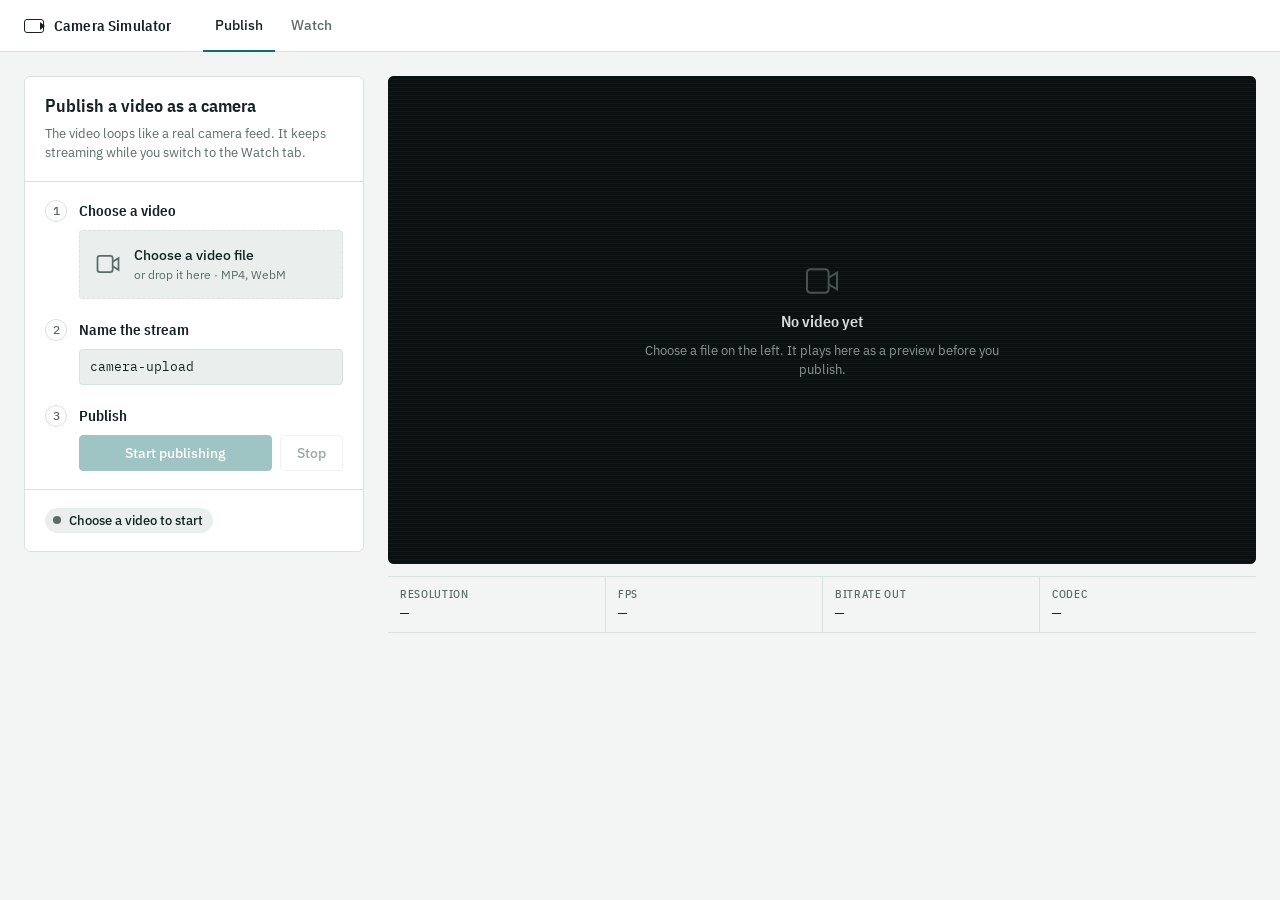
==== mediamtx/index.html @ 97a7ebd6 "feat: camera simulator" ====
<!doctype html>
<html lang="en">
<head>
<meta charset="utf-8">
<meta name="viewport" content="width=device-width, initial-scale=1">
<title>Camera Simulator</title>
<link rel="preconnect" href="https://fonts.googleapis.com">
<link rel="preconnect" href="https://fonts.gstatic.com" crossorigin>
<link rel="stylesheet" href="https://fonts.googleapis.com/css2?family=IBM+Plex+Mono:wght@400;500&family=IBM+Plex+Sans+Condensed:wght@500;600&family=IBM+Plex+Sans:wght@400;500;600&display=swap">
<link rel="stylesheet" href="style.css">
</head>
<body>
<header class="top">
  <div class="brand"><span class="brand-mark" aria-hidden="true"></span><span class="brand-name">Camera Simulator</span></div>
  <nav class="tabs">
    <a href="#/publish" id="tabPublish">Publish</a>
    <a href="#/view" id="tabView">Watch</a>
  </nav>
</header>

<!-- ============ Publish ============ -->
<main class="layout" id="publishPage">
  <aside class="panel">
    <div class="panel-head">
      <h1>Publish a video as a camera</h1>
      <p>The video loops like a real camera feed. It keeps streaming while you switch to the Watch tab.</p>
    </div>

    <div class="panel-body steps">
      <div class="step" id="step1">
        <div class="step-no">1</div>
        <div>
          <span class="step-title">Choose a video</span>
          <label class="drop" id="drop">
            <input id="file" type="file" accept="video/*" class="visually-hidden">
            <svg width="28" height="28" viewBox="0 0 24 24" fill="none" stroke="currentColor" stroke-width="1.5" aria-hidden="true"><rect x="3" y="5" width="13" height="14" rx="2"/><path d="M16 10l5-3v10l-5-3"/></svg>
            <div>
              <strong id="dropTitle">Choose a video file</strong>
              <span id="dropSub">or drop it here · MP4, WebM</span>
            </div>
          </label>
        </div>
      </div>

      <div class="step" id="step2">
        <div class="step-no">2</div>
        <div>
          <label class="step-title" for="pPath">Name the stream</label>
          <input id="pPath" type="text" value="camera-upload" placeholder="e.g. camera-01" spellcheck="false" autocomplete="off">
        </div>
      </div>

      <div class="step" id="step3">
        <div class="step-no">3</div>
        <div>
          <span class="step-title">Publish</span>
          <div class="actions">
            <button id="go" class="primary" disabled>Start publishing</button>
            <button id="stop" disabled>Stop</button>
          </div>
        </div>
      </div>
    </div>

    <div class="panel-foot">
      <div class="status" id="pStatus" aria-live="polite">Choose a video to start</div>
      <dl class="kv" id="pUrls" hidden>
        <dt class="label">RTSP for backend, VLC</dt>
        <dd><code id="pRtsp"></code><button class="small" data-copy="pRtsp">Copy</button></dd>
      </dl>
    </div>
  </aside>

  <section class="viewer">
    <div class="stage">
      <video id="pVideo" muted loop playsinline></video>
      <div class="hud"><span id="pHudPath">camera-upload</span><span class="live" id="pHudLive" hidden>LIVE</span></div>
      <div class="empty" id="pEmpty">
        <svg width="40" height="40" viewBox="0 0 24 24" fill="none" stroke="currentColor" stroke-width="1.2" aria-hidden="true"><rect x="3" y="5" width="13" height="14" rx="2"/><path d="M16 10l5-3v10l-5-3"/></svg>
        <strong>No video yet</strong>
        <p>Choose a file on the left. It plays here as a preview before you publish.</p>
      </div>
    </div>
    <dl class="stats" id="pStats">
      <div><dt>Resolution</dt><dd data-k="res">—</dd></div>
      <div><dt>FPS</dt><dd data-k="fps">—</dd></div>
      <div><dt>Bitrate out</dt><dd data-k="rate">—</dd></div>
      <div><dt>Codec</dt><dd data-k="codec">—</dd></div>
    </dl>
  </section>
</main>

<!-- ============ Watch ============ -->
<main class="layout" id="viewPage" hidden>
  <aside class="panel">
    <div class="panel-head">
      <h1>Watch a stream</h1>
      <p>Plays over WebRTC. If nobody is publishing yet, the page waits and starts as soon as the stream appears.</p>
    </div>

    <div class="panel-body">
      <form id="viewForm">
        <label class="label" for="wPath">Stream name</label>
        <div class="row">
          <input id="wPath" type="text" required spellcheck="false" autocomplete="off">
          <button class="primary">Watch</button>
        </div>
      </form>
    </div>

    <div class="panel-body" id="recentBox" hidden>
      <span class="label">Recently watched</span>
      <ul class="chips" id="recent"></ul>
    </div>

    <div class="panel-foot">
      <div class="status" id="wStatus" aria-live="polite">Connecting…</div>
      <dl class="kv">
        <dt class="label">RTSP for backend, VLC</dt>
        <dd><code id="wRtsp"></code><button class="small" data-copy="wRtsp">Copy</button></dd>
      </dl>
    </div>
  </aside>

  <section class="viewer">
    <div class="stage">
      <video id="wVideo" autoplay muted playsinline></video>
      <div class="hud"><span id="wHudPath"></span><span class="live" id="wHudLive" hidden>LIVE</span></div>
      <div class="empty" id="wEmpty">
        <svg width="40" height="40" viewBox="0 0 24 24" fill="none" stroke="currentColor" stroke-width="1.2" aria-hidden="true"><rect x="3" y="5" width="13" height="14" rx="2"/><path d="M16 10l5-3v10l-5-3"/></svg>
        <strong id="wEmptyTitle">Connecting…</strong>
        <p id="wEmptyText"></p>
      </div>
    </div>
    <dl class="stats" id="wStats">
      <div><dt>Resolution</dt><dd data-k="res">—</dd></div>
      <div><dt>FPS</dt><dd data-k="fps">—</dd></div>
      <div><dt>Bitrate in</dt><dd data-k="rate">—</dd></div>
      <div><dt>Codec</dt><dd data-k="codec">—</dd></div>
    </dl>
  </section>
</main>

<script type="module">
// One page, two tabs (#/publish, #/view/<path>) so publishing keeps running while viewing.
const $ = id => document.getElementById(id);

// Ask serve.py for this machine's LAN IP (mediamtx runs on the same machine), so every URL
// shown (RTSP, view link, address bar) works for others on the same LAN.
// Served by plain `python3 -m http.server` there is no /lan-ip -> use the address bar host.
const LOCAL = ['localhost', '127.0.0.1', '0.0.0.0', '[::1]'];
let lanIp = null;
try {
  const res = await fetch('lan-ip', { cache: 'no-store' });
  if (res.ok) lanIp = (await res.text()).trim();
} catch {}
if (lanIp && LOCAL.includes(location.hostname)) {
  location.replace(`${location.protocol}//${lanIp}:${location.port}${location.pathname}${location.hash}`);
}
const host = LOCAL.includes(location.hostname) ? (lanIp || 'localhost') : location.hostname;
const rtspUrl = path => `rtsp://${host}:8554/${path}`;
const viewHash = path => `#/view/${encodeURIComponent(path)}`;

function setStatus(el, text, state = '') {
  el.textContent = text;
  el.dataset.state = state;
}

// Wait for full ICE gathering so the offer carries all candidates (no trickle ICE)
const iceGathered = pc => new Promise(r => pc.iceGatheringState === 'complete' ? r()
  : pc.addEventListener('icegatheringstatechange', () => pc.iceGatheringState === 'complete' && r()));

async function exchangeSdp(pc, url, editAnswer = sdp => sdp) {
  await pc.setLocalDescription(await pc.createOffer());
  await iceGathered(pc);
  const res = await fetch(url, { method: 'POST', headers: { 'Content-Type': 'application/sdp' }, body: pc.localDescription.sdp });
  if (!res.ok) throw Object.assign(new Error(`mediamtx returned error ${res.status}`), { status: res.status });
  await pc.setRemoteDescription({ type: 'answer', sdp: editAnswer(await res.text()) });
}

// Chrome starts WebRTC at a few hundred kbps and probes upward for ~10s (resolution climbs 540p -> 1080p).
// On a LAN the link can take full bitrate at once: start at 6 Mbps (kbps values, Chrome-only fmtp params).
// ponytail: assumes LAN; over a slow uplink this start rate would congest at first, lower it there
const fastStart = sdp => sdp.replace(/^(a=fmtp:\d+ .*)$/gm, '$1;x-google-start-bitrate=6000;x-google-min-bitrate=2000');

// Live numbers from WebRTC getStats(): resolution, fps, bitrate, codec. Updates every second.
function watchStats(getPc, rtpType, box) {
  const cells = Object.fromEntries([...box.querySelectorAll('[data-k]')].map(el => [el.dataset.k, el]));
  const show = (k, text) => { cells[k].textContent = text; };
  let last = null;
  setInterval(async () => {
    const pc = getPc();
    if (!pc || pc.connectionState !== 'connected') {
      last = null;
      for (const k in cells) show(k, '—');
      return;
    }
    const report = await pc.getStats();
    let rtp;
    report.forEach(s => { if (s.type === rtpType && s.kind === 'video') rtp = s; });
    if (!rtp) return;
    const bytes = rtpType === 'outbound-rtp' ? rtp.bytesSent : rtp.bytesReceived;
    if (last) {
      const mbps = (bytes - last.bytes) * 8 / (rtp.timestamp - last.ts) / 1000;
      show('rate', mbps >= 1 ? `${mbps.toFixed(1)} Mbps` : `${Math.round(mbps * 1000)} kbps`);
    }
    last = { bytes, ts: rtp.timestamp };
    // Sender only: why the encoder lowers resolution (cpu | bandwidth | other | none); fps is kept
    const why = { cpu: 'CPU limited', bandwidth: 'probing bandwidth', other: 'limited' }[rtp.qualityLimitationReason];
    if (rtp.frameWidth) show('res', `${rtp.frameWidth}×${rtp.frameHeight}${why ? ' · ' + why : ''}`);
    show('fps', rtp.framesPerSecond != null ? String(Math.round(rtp.framesPerSecond)) : '—');
    show('codec', report.get(rtp.codecId)?.mimeType?.split('/')[1] ?? '—');
  }, 1000);
}

/* ---------------- Publisher: local file -> WHIP ---------------- */
const publisher = (() => {
  const v = $('pVideo');
  let pc, file, livePath;

  const pathName = () => $('pPath').value.trim();
  const fmtSize = b => b > 1e9 ? (b / 1e9).toFixed(1) + ' GB' : (b / 1e6).toFixed(1) + ' MB';

  function status(text, state) {
    setStatus($('pStatus'), text, state);
    $('pHudLive').hidden = state !== 'live';
    $('tabPublish').classList.toggle('on-air', state === 'live');
  }

  function refresh() {
    $('pHudPath').textContent = pathName() || '—';
    $('go').disabled = !!pc || !file || !pathName();
    $('step1').classList.toggle('done', !!file);
    $('step2').classList.toggle('done', !!file && !!pathName());
    $('step3').classList.toggle('done', !!livePath);
  }

  function pickFile(f) {
    if (!f) return;
    if (!f.type.startsWith('video/')) return status('This file is not a video', 'error');
    if (pc) stop();
    file = f;
    v.src = URL.createObjectURL(f);
    v.controls = true;
    $('pEmpty').hidden = true;
    $('drop').classList.add('has-file');
    $('dropTitle').textContent = f.name;
    $('dropTitle').title = f.name;
    $('dropSub').textContent = `${fmtSize(f.size)} · click to change`;
    status('Ready to publish');
    refresh();
  }

  async function publish() {
    const path = pathName();
    await v.play();
    status('Connecting to mediamtx…', 'wait');

    pc = new RTCPeerConnection();
    const track = v.captureStream().getVideoTracks()[0];
    track.contentHint = 'motion'; // a camera feed: keep fps, lower resolution only if the machine can't keep up
    // Chrome caps WebRTC video at ~2.5 Mbps by default, too low for 1080p25
    const tr = pc.addTransceiver(track, { direction: 'sendonly', sendEncodings: [{ maxBitrate: 8_000_000 }] });
    // Force H264 so RTSP readers (reader.py, VLC) get H264 instead of VP8
    tr.setCodecPreferences(RTCRtpSender.getCapabilities('video').codecs.filter(c => c.mimeType === 'video/H264'));

    const me = pc;
    pc.onconnectionstatechange = () => {
      if (me !== pc) return;
      if (pc.connectionState === 'connected') {
        livePath = path;
        status('Live', 'live');
        $('pRtsp').textContent = rtspUrl(path);
        $('pUrls').hidden = false;
        refresh();
      }
      if (pc.connectionState === 'failed') { stop(); status('Lost connection to mediamtx. Press Start publishing to try again.', 'error'); }
    };

    $('stop').disabled = false; $('pPath').disabled = true;
    refresh();
    await exchangeSdp(pc, `http://${host}:8889/${encodeURIComponent(path)}/whip`, fastStart);
    const params = tr.sender.getParameters();
    params.degradationPreference = 'maintain-framerate';
    await tr.sender.setParameters(params).catch(() => {}); // older browsers: contentHint above still applies
  }

  function stop() {
    pc?.close(); pc = null; livePath = null;
    v.pause();
    $('stop').disabled = true; $('pPath').disabled = false;
    $('pUrls').hidden = true;
    status('Stopped');
    refresh();
  }

  $('file').onchange = () => pickFile($('file').files[0]);
  const drop = $('drop');
  drop.ondragover = e => { e.preventDefault(); drop.classList.add('over'); };
  drop.ondragleave = () => drop.classList.remove('over');
  drop.ondrop = e => { e.preventDefault(); drop.classList.remove('over'); pickFile(e.dataTransfer.files[0]); };

  v.onerror = () => { if (file) status("The browser can't play this file. Try an MP4 (H264) or WebM file.", 'error'); };
  $('pPath').oninput = refresh;

  $('go').onclick = () => publish().catch(e => {
    console.error(e);
    stop();
    status(e.message === 'Failed to fetch' ? `Can't reach mediamtx at ${host}:8889. Check that docker compose is running.` : e.message, 'error');
  });
  $('stop').onclick = stop;

  // Closing or reloading the tab stops the stream: ask first
  window.addEventListener('beforeunload', e => { if (pc) e.preventDefault(); });

  watchStats(() => pc, 'outbound-rtp', $('pStats'));
  refresh();
  return { livePath: () => livePath };
})();

/* ---------------- Viewer: WHEP -> <video> ---------------- */
const viewer = (() => {
  const v = $('wVideo');
  const RECENT_KEY = 'mediamtx-recent';
  let pc, current, gen = 0, timer;

  function status(text, state, detail = '') {
    setStatus($('wStatus'), text, state);
    $('wEmptyTitle').textContent = text;
    $('wEmptyText').textContent = detail;
    $('wEmpty').hidden = state === 'live';
    $('wHudLive').hidden = state !== 'live';
    v.controls = state === 'live';
  }

  const loadRecent = () => { try { return JSON.parse(localStorage.getItem(RECENT_KEY)) || []; } catch { return []; } };
  function saveRecent(path) {
    const list = [path, ...loadRecent().filter(p => p !== path)].slice(0, 8);
    try { localStorage.setItem(RECENT_KEY, JSON.stringify(list)); } catch {}
    renderRecent();
  }
  function renderRecent() {
    const list = loadRecent();
    $('recent').replaceChildren(...list.map(p => {
      const li = document.createElement('li'), a = document.createElement('a');
      a.href = viewHash(p);
      a.textContent = p;
      if (p === current) a.setAttribute('aria-current', 'true');
      li.append(a);
      return li;
    }));
    $('recentBox').hidden = !list.length;
  }

  // gen invalidates retries/connections of a previous path
  async function connect(g, path) {
    const mine = new RTCPeerConnection();
    pc = mine;
    mine.addTransceiver('video', { direction: 'recvonly' });
    mine.ontrack = e => v.srcObject = e.streams[0];
    mine.onconnectionstatechange = () => {
      if (g !== gen) return;
      if (mine.connectionState === 'connected') { status('Live', 'live'); saveRecent(path); }
      if (['failed', 'disconnected'].includes(mine.connectionState)) {
        mine.close();
        status('Connection lost', 'wait', 'The stream stopped or the network dropped. Reconnecting…');
        timer = setTimeout(() => retry(g, path), 2000);
      }
    };
    try {
      await exchangeSdp(mine, `http://${host}:8889/${encodeURIComponent(path)}/whep`);
    } catch (e) {
      mine.close();
      if (g !== gen) return;
      if (e.status === 404) status('Waiting for signal', 'wait', `Nobody is publishing to "${path}" yet. Start it from the Publish tab and the video will appear here.`);
      else if (e.status) status(`mediamtx error ${e.status}`, 'error', 'Retrying…');
      else status('mediamtx unreachable', 'error', `Can't reach ${host}:8889. Check that docker compose is running. Retrying…`);
      timer = setTimeout(() => retry(g, path), 2000);
    }
  }
  const retry = (g, path) => { if (g === gen) connect(g, path); };

  function close() {
    gen++;
    clearTimeout(timer);
    pc?.close(); pc = null;
    v.srcObject = null;
    current = null;
  }

  function open(path) {
    if (path === current) return;
    close();
    current = path;
    $('wPath').value = path;
    $('wHudPath').textContent = path;
    $('wRtsp').textContent = rtspUrl(path);
    renderRecent();
    status('Connecting…', 'wait');
    connect(gen, path);
  }

  $('viewForm').onsubmit = e => {
    e.preventDefault();
    const path = $('wPath').value.trim();
    if (path) location.hash = viewHash(path);
  };

  watchStats(() => pc, 'inbound-rtp', $('wStats'));
  return { open, close, lastRecent: () => loadRecent()[0] };
})();

/* ---------------- Router ---------------- */
function route() {
  // #/publish | #/view | #/view/<path>
  const [, tab, ...rest] = location.hash.split('/');
  const isView = tab === 'view';
  $('publishPage').hidden = isView;
  $('viewPage').hidden = !isView;
  $('tabPublish').setAttribute('aria-current', isView ? 'false' : 'page');
  $('tabView').setAttribute('aria-current', isView ? 'page' : 'false');

  if (isView) {
    const path = decodeURIComponent(rest.join('/')) || publisher.livePath() || viewer.lastRecent() || 'camera-upload';
    viewer.open(path);
  } else {
    viewer.close(); // do not keep a WebRTC session open in the background
  }
}
window.addEventListener('hashchange', route);
route();

// navigator.clipboard only exists on https/localhost; on http://<LAN IP> fall back to execCommand('copy')
async function copyText(text) {
  try { await navigator.clipboard.writeText(text); return true; } catch {}
  const ta = Object.assign(document.createElement('textarea'), { value: text, readOnly: true });
  ta.style.cssText = 'position:fixed;opacity:0';
  document.body.append(ta);
  ta.select();
  const ok = document.execCommand('copy');
  ta.remove();
  return ok;
}
document.querySelectorAll('[data-copy]').forEach(btn => btn.onclick = async () => {
  btn.textContent = await copyText($(btn.dataset.copy).textContent) ? 'Copied' : "Couldn't copy";
  setTimeout(() => btn.textContent = 'Copy', 1500);
});
</script>
</body>
</html>
---- mediamtx/style.css ----
/* Camera Simulator – tokens
   Light palette on :root, dark via prefers-color-scheme (unless data-theme="light")
   and via data-theme="dark". Components only use tokens. */
:root {
  --bg: #f2f5f4;
  --panel: #ffffff;
  --sunken: #eaefed;
  --line: #d9e1df;
  --ink: #142321;
  --muted: #5b6b68;
  --accent: #0f6e6a;
  --accent-ink: #ffffff;
  --accent-soft: #dcefed;
  --ok: #1f8a4c;
  --wait: #a36a00;
  --err: #c2352b;
  --rec: #d93a3a;
  --stage: #0b1110;

  --display: "IBM Plex Sans Condensed", "Arial Narrow", system-ui, sans-serif;
  --sans: "IBM Plex Sans", system-ui, -apple-system, "Segoe UI", sans-serif;
  --mono: "IBM Plex Mono", ui-monospace, Menlo, Consolas, monospace;

  --fs-xs: 12px;
  --fs-sm: 13px;
  --fs-md: 14px;
  --fs-lg: 18px;
  color-scheme: light;
}
@media (prefers-color-scheme: dark) {
  :root:not([data-theme="light"]) {
    --bg: #0e1514;
    --panel: #151e1d;
    --sunken: #1b2625;
    --line: #263533;
    --ink: #e3ecea;
    --muted: #8da09c;
    --accent: #4fb8af;
    --accent-ink: #062120;
    --accent-soft: #173533;
    --ok: #46c17a;
    --wait: #e0a53a;
    --err: #f07167;
    --rec: #e5484d;
    --stage: #050807;
    color-scheme: dark;
  }
}
:root[data-theme="dark"] {
  --bg: #0e1514;
  --panel: #151e1d;
  --sunken: #1b2625;
  --line: #263533;
  --ink: #e3ecea;
  --muted: #8da09c;
  --accent: #4fb8af;
  --accent-ink: #062120;
  --accent-soft: #173533;
  --ok: #46c17a;
  --wait: #e0a53a;
  --err: #f07167;
  --rec: #e5484d;
  --stage: #050807;
  color-scheme: dark;
}

* { box-sizing: border-box; }
[hidden] { display: none !important; }
body {
  margin: 0;
  background: var(--bg);
  color: var(--ink);
  font: var(--fs-md)/1.5 var(--sans);
  -webkit-font-smoothing: antialiased;
}
a { color: var(--accent); text-underline-offset: 2px; }
:focus-visible { outline: 2px solid var(--accent); outline-offset: 2px; }
h1, .step-title, .label { font-family: var(--display); }
@media (prefers-reduced-motion: reduce) {
  *, *::before, *::after { animation: none !important; transition: none !important; }
}

/* ---------- Top bar ---------- */
.top {
  display: flex;
  align-items: stretch;
  gap: 32px;
  height: 52px;
  padding-inline: 24px;
  background: var(--panel);
  border-bottom: 1px solid var(--line);
}
.brand {
  display: flex;
  align-items: center;
  gap: 10px;
  font: 600 15px var(--display);
  letter-spacing: 0.01em;
  white-space: nowrap;
}
.brand-mark {
  width: 20px;
  height: 14px;
  border: 1.5px solid var(--ink);
  border-radius: 3px;
  position: relative;
}
.brand-mark::after {
  content: "";
  position: absolute;
  right: -6px;
  top: 2px;
  border: 4px solid transparent;
  border-left: 5px solid var(--ink);
}
.tabs { display: flex; gap: 4px; }
.tabs a {
  display: flex;
  align-items: center;
  gap: 8px;
  padding-inline: 12px;
  color: var(--muted);
  text-decoration: none;
  font-weight: 500;
  border-bottom: 2px solid transparent;
  margin-bottom: -1px;
  white-space: nowrap;
}
.tabs a:hover { color: var(--ink); }
.tabs a[aria-current="page"] { color: var(--ink); border-bottom-color: var(--accent); }
/* red dot on the Publish tab while a stream is being published */
.tabs a.on-air::after {
  content: "";
  width: 7px;
  height: 7px;
  border-radius: 50%;
  background: var(--rec);
  animation: blink 1.2s infinite;
}
/* ---------- Layout ---------- */
.layout {
  display: grid;
  grid-template-columns: 340px minmax(0, 1fr);
  gap: 24px;
  max-width: 1440px;
  margin: 0 auto;
  padding: 24px;
  align-items: start;
}
@media (max-width: 860px) {
  .layout { grid-template-columns: 1fr; padding: 16px; gap: 16px; }
  .layout > .viewer { order: -1; }
  .top { gap: 16px; padding-inline: 16px; }
}
@media (max-width: 480px) {
  .brand-name { display: none; }
}

.panel {
  background: var(--panel);
  border: 1px solid var(--line);
  border-radius: 6px;
}
.panel > * + * { border-top: 1px solid var(--line); }
.panel-head, .panel-body, .panel-foot { padding: 18px 20px; }
.panel-head h1 {
  margin: 0;
  font-size: var(--fs-lg);
  font-weight: 600;
  line-height: 1.25;
  text-wrap: balance;
}
.panel-head p { margin: 6px 0 0; color: var(--muted); font-size: var(--fs-sm); }

/* ---------- Steps (a real sequence: choose → name → publish) ---------- */
.steps { display: grid; gap: 20px; }
.step { display: grid; grid-template-columns: 22px minmax(0, 1fr); gap: 12px; }
.step-no {
  width: 22px;
  height: 22px;
  border-radius: 50%;
  border: 1px solid var(--line);
  color: var(--muted);
  font: 500 var(--fs-xs)/20px var(--mono);
  text-align: center;
}
.step.done .step-no { background: var(--accent); border-color: var(--accent); color: var(--accent-ink); }
.step-title { display: block; font-weight: 600; font-size: 15px; line-height: 22px; margin-bottom: 8px; }

/* ---------- Controls ---------- */
.label {
  display: block;
  font-size: var(--fs-xs);
  font-weight: 500;
  letter-spacing: 0.06em;
  text-transform: uppercase;
  color: var(--muted);
  margin-bottom: 6px;
}

input[type="text"] {
  width: 100%;
  height: 36px;
  padding: 0 10px;
  font: var(--fs-sm) var(--mono);
  color: var(--ink);
  background: var(--sunken);
  border: 1px solid var(--line);
  border-radius: 4px;
}
input[type="text"]:hover:not(:disabled) { border-color: var(--muted); }
input[type="text"]:disabled { color: var(--muted); }

.row { display: flex; gap: 8px; }
.row > input { flex: 1; min-width: 0; }
.actions { display: grid; grid-template-columns: 1fr auto; gap: 8px; }

button {
  height: 36px;
  padding: 0 16px;
  font: 500 var(--fs-md) var(--sans);
  color: var(--ink);
  background: var(--panel);
  border: 1px solid var(--line);
  border-radius: 4px;
  cursor: pointer;
  white-space: nowrap;
}
button:hover:not(:disabled) { border-color: var(--muted); }
button.primary { background: var(--accent); border-color: var(--accent); color: var(--accent-ink); }
button.primary:hover:not(:disabled) { filter: brightness(1.08); }
button:disabled { opacity: 0.4; cursor: not-allowed; }
button.small { height: 28px; padding: 0 10px; font-size: var(--fs-xs); }

/* Drop zone replacing the native file button */
.drop {
  display: flex;
  align-items: center;
  gap: 12px;
  padding: 14px;
  border: 1px dashed var(--line);
  border-radius: 4px;
  background: var(--sunken);
  cursor: pointer;
}
.drop:hover, .drop.over { border-color: var(--accent); }
.drop.over { background: var(--accent-soft); }
.drop.has-file { border-style: solid; }
.drop svg { flex: none; color: var(--muted); }
.drop > div { min-width: 0; }
.drop strong { display: block; font-weight: 500; overflow: hidden; text-overflow: ellipsis; white-space: nowrap; }
.drop span { display: block; color: var(--muted); font-size: var(--fs-xs); }
.drop:focus-within { outline: 2px solid var(--accent); outline-offset: 2px; }
.visually-hidden { position: absolute; width: 1px; height: 1px; opacity: 0; }

/* ---------- Status pill ---------- */
.status {
  display: inline-flex;
  align-items: center;
  gap: 8px;
  padding: 3px 10px 3px 8px;
  border-radius: 999px;
  background: var(--sunken);
  font-weight: 500;
  font-size: var(--fs-sm);
}
.status::before { content: ""; width: 8px; height: 8px; border-radius: 50%; background: var(--muted); flex: none; }
.status[data-state="live"]::before { background: var(--ok); }
.status[data-state="wait"]::before { background: var(--wait); animation: blink 1.2s infinite; }
.status[data-state="error"] { color: var(--err); }
.status[data-state="error"]::before { background: var(--err); }
@keyframes blink { 50% { opacity: 0.3; } }

/* Copyable URLs */
.kv { display: grid; grid-template-columns: minmax(0, 1fr); gap: 12px; margin: 16px 0 0; }
.kv dd { margin: 0; min-width: 0; display: flex; gap: 6px; align-items: center; }
.kv dt { margin-bottom: -6px; }
.kv code {
  flex: 1;
  min-width: 0;
  padding: 5px 8px;
  font: var(--fs-xs) var(--mono);
  background: var(--sunken);
  border-radius: 4px;
  overflow: hidden;
  text-overflow: ellipsis;
  white-space: nowrap;
}

/* Recent paths */
.chips { display: flex; flex-wrap: wrap; gap: 6px; list-style: none; margin: 0; padding: 0; }
.chips a {
  display: block;
  padding: 3px 10px;
  font: var(--fs-xs) var(--mono);
  color: var(--ink);
  text-decoration: none;
  border: 1px solid var(--line);
  border-radius: 999px;
}
.chips a:hover { border-color: var(--accent); color: var(--accent); }
.chips a[aria-current="true"] { background: var(--accent-soft); border-color: var(--accent); color: var(--accent); }

/* ---------- Video stage (CCTV-style overlay) ---------- */
.stage {
  position: relative;
  max-width: 100%;
  aspect-ratio: 16 / 9;
  background: var(--stage);
  border-radius: 6px;
  overflow: hidden;
}
.stage video { position: absolute; inset: 0; width: 100%; height: 100%; object-fit: contain; }
.hud {
  position: absolute;
  top: 12px;
  left: 12px;
  display: flex;
  gap: 6px;
  pointer-events: none;
  font: 500 var(--fs-xs) var(--mono);
  color: #fff;
}
.hud span { padding: 3px 8px; border-radius: 3px; background: rgba(0, 0, 0, 0.6); }
.hud .live { background: var(--rec); letter-spacing: 0.08em; }

.empty {
  position: absolute;
  inset: 0;
  display: flex;
  flex-direction: column;
  align-items: center;
  justify-content: center;
  gap: 10px;
  padding: 24px;
  text-align: center;
  color: #8a9794;
  background: repeating-linear-gradient(0deg, rgba(255, 255, 255, 0.025) 0 1px, transparent 1px 4px), var(--stage);
}
.empty svg { color: #48524f; }
.empty strong { color: #d6dedc; font: 600 16px var(--display); }
.empty p { margin: 0; max-width: 380px; font-size: var(--fs-sm); }

/* Live WebRTC numbers under the video */
.stats {
  display: grid;
  grid-template-columns: repeat(4, minmax(0, 1fr));
  margin: 12px 0 0;
  border-block: 1px solid var(--line);
}
.stats > div { padding: 10px 12px; }
.stats > div + div { border-left: 1px solid var(--line); }
.stats dt { font: 500 11px var(--display); letter-spacing: 0.06em; text-transform: uppercase; color: var(--muted); }
.stats dd { margin: 2px 0 0; font: 500 15px var(--mono); font-variant-numeric: tabular-nums; white-space: nowrap; overflow: hidden; text-overflow: ellipsis; }
@media (max-width: 600px) {
  .stats { grid-template-columns: repeat(2, minmax(0, 1fr)); }
  .stats > div + div { border-left: 0; }
  .stats > div:nth-child(even) { border-left: 1px solid var(--line); }
  .stats > div:nth-child(n + 3) { border-top: 1px solid var(--line); }
}
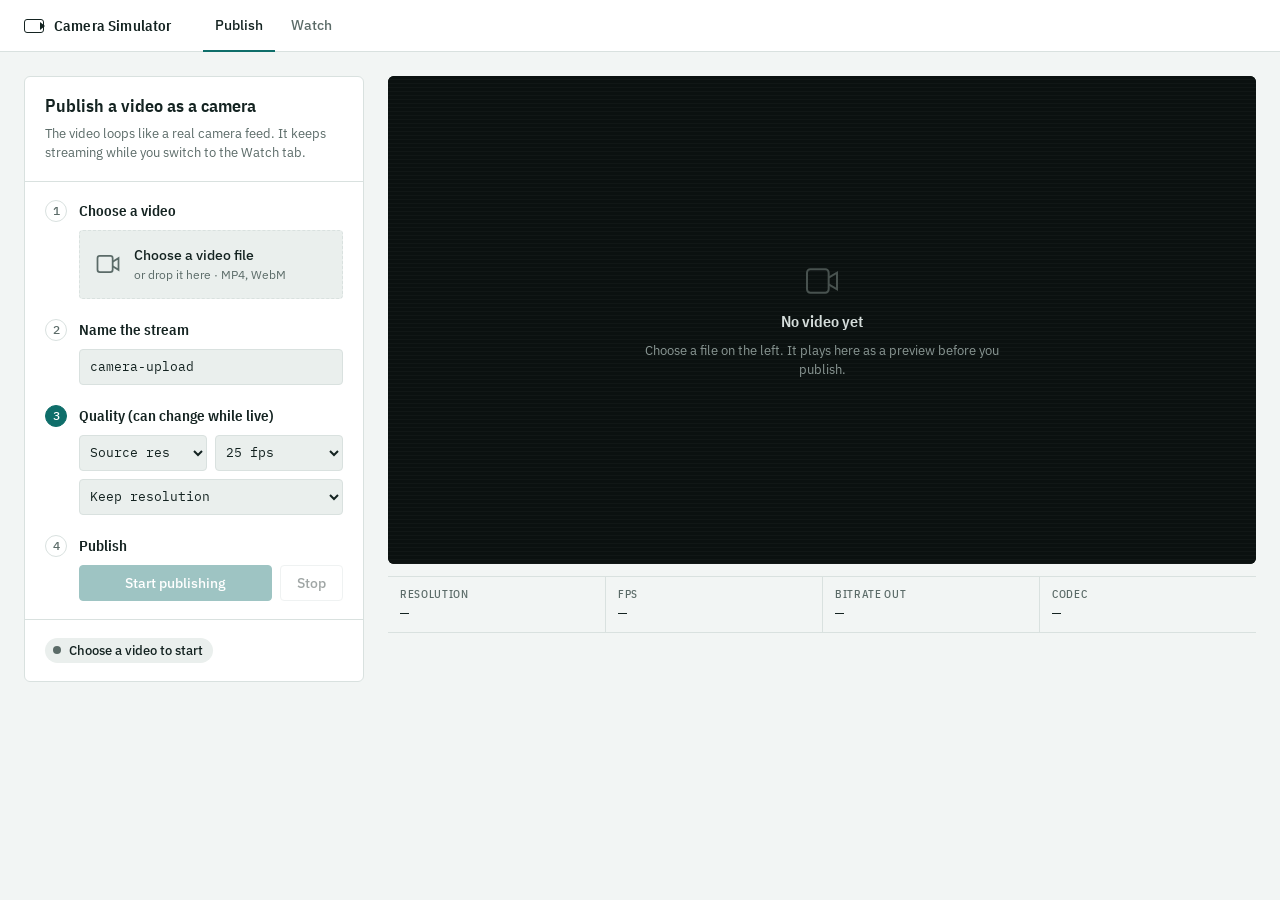
==== commit f07c0409: "feat: fixed fps/resolution quality controls for publisher - Publish via canvas redrawn on a Worker c" ====
--- a/mediamtx/index.html
+++ b/mediamtx/index.html
@@ -50,8 +50,28 @@
         </div>
       </div>
 
+      <div class="step done" id="stepQ">
+        <div class="step-no">3</div>
+        <div>
+          <span class="step-title">Quality (can change while live)</span>
+          <div class="quality">
+            <select id="qRes" aria-label="Resolution">
+              <option value="0">Source res</option><option value="1080">1080p</option><option value="720">720p</option><option value="480">480p</option>
+            </select>
+            <select id="qFps" aria-label="FPS">
+              <option value="30">30 fps</option><option value="25" selected>25 fps</option><option value="20">20 fps</option><option value="15">15 fps</option>
+            </select>
+            <select id="qPref" aria-label="When short on bandwidth or CPU">
+              <option value="maintain-resolution">Keep resolution</option>
+              <option value="maintain-framerate">Keep fps</option>
+              <option value="balanced">Balanced</option>
+            </select>
+          </div>
+        </div>
+      </div>
+
       <div class="step" id="step3">
-        <div class="step-no">3</div>
+        <div class="step-no">4</div>
         <div>
           <span class="step-title">Publish</span>
           <div class="actions">
@@ -205,7 +225,7 @@
       show('rate', mbps >= 1 ? `${mbps.toFixed(1)} Mbps` : `${Math.round(mbps * 1000)} kbps`);
     }
     last = { bytes, ts: rtp.timestamp };
-    // Sender only: why the encoder lowers resolution (cpu | bandwidth | other | none); fps is kept
+    // Sender only: why the encoder lowers resolution/fps (cpu | bandwidth | other | none)
     const why = { cpu: 'CPU limited', bandwidth: 'probing bandwidth', other: 'limited' }[rtp.qualityLimitationReason];
     if (rtp.frameWidth) show('res', `${rtp.frameWidth}×${rtp.frameHeight}${why ? ' · ' + why : ''}`);
     show('fps', rtp.framesPerSecond != null ? String(Math.round(rtp.framesPerSecond)) : '—');
@@ -216,7 +236,11 @@
 /* ---------------- Publisher: local file -> WHIP ---------------- */
 const publisher = (() => {
   const v = $('pVideo');
-  let pc, file, livePath;
+  let pc, sender, file, livePath;
+  const canvas = document.createElement('canvas'), ctx = canvas.getContext('2d');
+  // Timer in a Worker: page timers are throttled to 1/s when the browser tab is in the background
+  const ticker = new Worker(URL.createObjectURL(new Blob(['let t; onmessage = e => { clearInterval(t); if (e.data) t = setInterval(() => postMessage(0), e.data); }'])));
+  ticker.onmessage = () => ctx.drawImage(v, 0, 0, canvas.width, canvas.height);
 
   const pathName = () => $('pPath').value.trim();
   const fmtSize = b => b > 1e9 ? (b / 1e9).toFixed(1) + ' GB' : (b / 1e6).toFixed(1) + ' MB';
@@ -257,10 +281,14 @@
     status('Connecting to mediamtx…', 'wait');
 
     pc = new RTCPeerConnection();
-    const track = v.captureStream().getVideoTracks()[0];
-    track.contentHint = 'motion'; // a camera feed: keep fps, lower resolution only if the machine can't keep up
+    // Video -> canvas on a fixed clock: video.captureStream() emits frames whenever the page paints (jittery 20-30 fps);
+    // a camera delivers a constant rate, so redraw at exactly the chosen fps (repeats frames if the source is slower).
+    canvas.width = v.videoWidth; canvas.height = v.videoHeight;
+    const track = canvas.captureStream().getVideoTracks()[0];
+    ticker.postMessage(1000 / +$('qFps').value);
     // Chrome caps WebRTC video at ~2.5 Mbps by default, too low for 1080p25
     const tr = pc.addTransceiver(track, { direction: 'sendonly', sendEncodings: [{ maxBitrate: 8_000_000 }] });
+    sender = tr.sender;
     // Force H264 so RTSP readers (reader.py, VLC) get H264 instead of VP8
     tr.setCodecPreferences(RTCRtpSender.getCapabilities('video').codecs.filter(c => c.mimeType === 'video/H264'));
 
@@ -280,13 +308,27 @@
     $('stop').disabled = false; $('pPath').disabled = true;
     refresh();
     await exchangeSdp(pc, `http://${host}:8889/${encodeURIComponent(path)}/whip`, fastStart);
-    const params = tr.sender.getParameters();
-    params.degradationPreference = 'maintain-framerate';
-    await tr.sender.setParameters(params).catch(() => {}); // older browsers: contentHint above still applies
-  }
+    await applyQuality();
+  }
+
+  // Chrome's encoder adapts to bandwidth/CPU by dropping resolution or fps; mediamtx relays it as-is to RTSP.
+  // Pin the target (res/fps caps) and say which one to sacrifice first. Applies live, no renegotiation.
+  async function applyQuality() {
+    if (!sender) return;
+    const h = +$('qRes').value, fps = +$('qFps').value, pref = $('qPref').value;
+    sender.track.contentHint = pref === 'maintain-framerate' ? 'motion' : 'detail';
+    const p = sender.getParameters();
+    p.degradationPreference = pref;
+    p.encodings[0].scaleResolutionDownBy = h && v.videoHeight > h ? v.videoHeight / h : 1;
+    p.encodings[0].maxFramerate = fps;
+    ticker.postMessage(1000 / fps);
+    await sender.setParameters(p).catch(e => console.warn('setParameters', e)); // older browsers: contentHint still applies
+  }
+  for (const id of ['qRes', 'qFps', 'qPref']) $(id).onchange = applyQuality;
 
   function stop() {
-    pc?.close(); pc = null; livePath = null;
+    pc?.close(); pc = null; sender = null; livePath = null;
+    ticker.postMessage(0);
     v.pause();
     $('stop').disabled = true; $('pPath').disabled = false;
     $('pUrls').hidden = true;
--- a/mediamtx/style.css
+++ b/mediamtx/style.css
@@ -213,6 +213,9 @@
 
 .row { display: flex; gap: 8px; }
 .row > input { flex: 1; min-width: 0; }
+.quality { display: grid; grid-template-columns: 1fr 1fr; gap: 8px; }
+.quality > select:last-child { grid-column: 1 / -1; }
+select { width: 100%; min-width: 0; height: 36px; padding: 0 6px; font: var(--fs-sm) var(--mono); color: var(--ink); background: var(--sunken); border: 1px solid var(--line); border-radius: 4px; }
 .actions { display: grid; grid-template-columns: 1fr auto; gap: 8px; }
 
 button {
